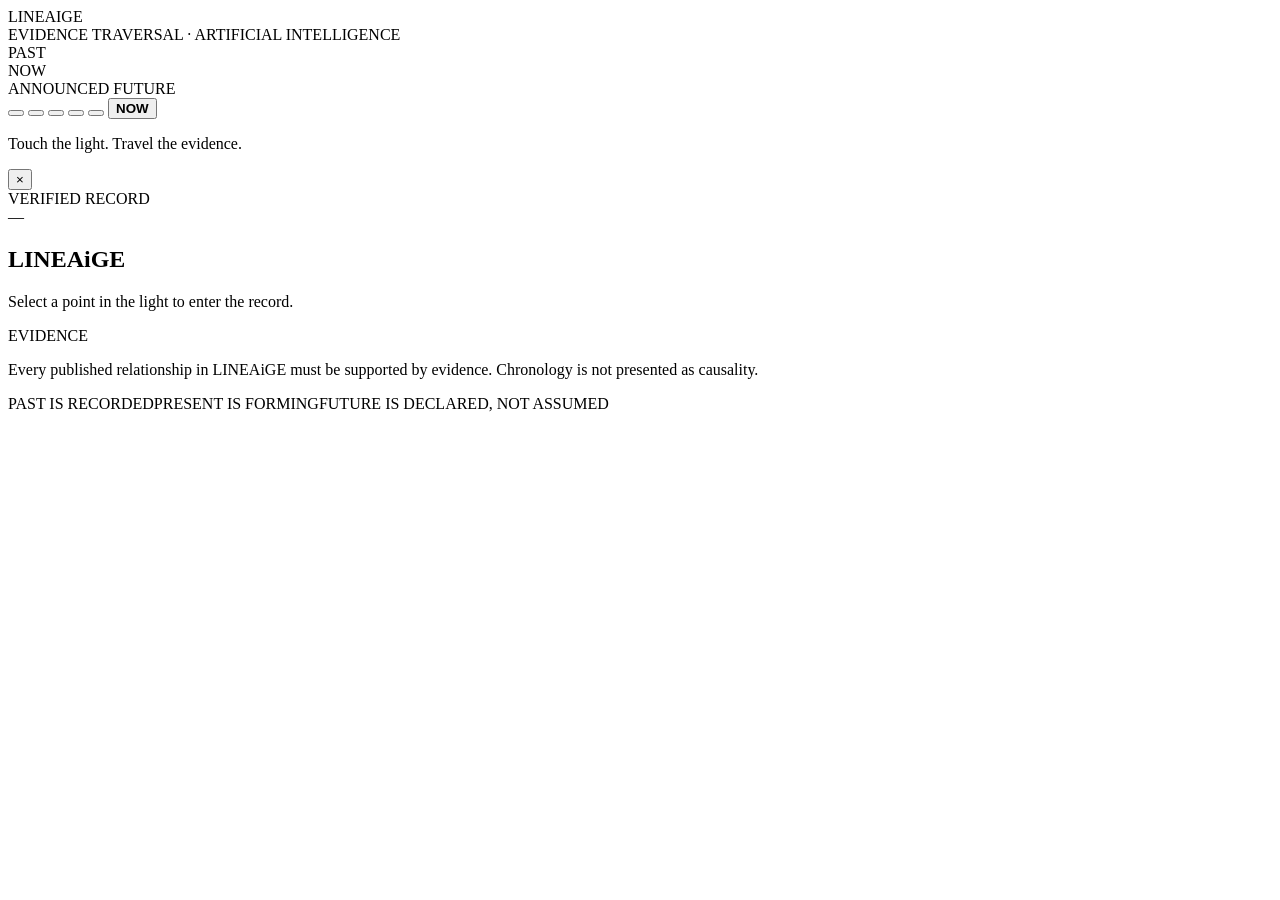
==== index.html @ 56e1fda1 "Begin LINEAiGE V1" ====
<!doctype html>
<html lang="en">
<head>
  <meta charset="utf-8">
  <meta name="viewport" content="width=device-width,initial-scale=1">
  <title>LINEAiGE — The Living Lineage of Artificial Intelligence</title>
  <meta name="description" content="A living evidence-traversal system for seeing and investigating the evolution of artificial intelligence—past, present, and announced future.">
  <link rel="stylesheet" href="lineaige.css">
</head>
<body>
  <main class="stage" aria-label="LINEAiGE">
    <header class="mast">
      <div class="wordmark">LINE<span>AI</span>GE</div>
      <div class="descriptor">EVIDENCE TRAVERSAL · ARTIFICIAL INTELLIGENCE</div>
    </header>

    <section class="lineage" aria-label="Past, present and announced future">
      <div class="era-label past-label">PAST</div>
      <div class="era-label now-label">NOW</div>
      <div class="era-label future-label">ANNOUNCED FUTURE</div>

      <div class="beam-wrap">
        <div class="beam past-beam"></div>
        <button class="event e1" data-event="foundations" aria-label="Enter Foundations"><i></i></button>
        <button class="event e2" data-event="learning" aria-label="Enter Machine Learning"><i></i></button>
        <button class="event e3" data-event="deep" aria-label="Enter Deep Learning"><i></i></button>
        <button class="event e4" data-event="transformer" aria-label="Enter Transformer Era"><i></i></button>
        <button class="event e5" data-event="generative" aria-label="Enter Generative AI"><i></i></button>
        <button class="now-core" data-event="now" aria-label="Enter the living present"><b>NOW</b></button>
        <div class="beam future-beam"></div>
        <div class="future-particles"></div>
      </div>
      <p class="instruction">Touch the light. Travel the evidence.</p>
    </section>

    <aside class="drawer" id="drawer" aria-live="polite">
      <button class="close" id="close" aria-label="Close">×</button>
      <div class="drawer-status" id="status">VERIFIED RECORD</div>
      <div class="drawer-date" id="date">—</div>
      <h1 id="title">LINEAiGE</h1>
      <p id="summary">Select a point in the light to enter the record.</p>
      <div class="relations" id="relations"></div>
      <div class="evidence"><span>EVIDENCE</span><p id="evidence">Every published relationship in LINEAiGE must be supported by evidence. Chronology is not presented as causality.</p></div>
    </aside>

    <footer><span>PAST IS RECORDED</span><span>PRESENT IS FORMING</span><span>FUTURE IS DECLARED, NOT ASSUMED</span></footer>
  </main>
  <script src="lineaige.js"></script>
</body>
</html>
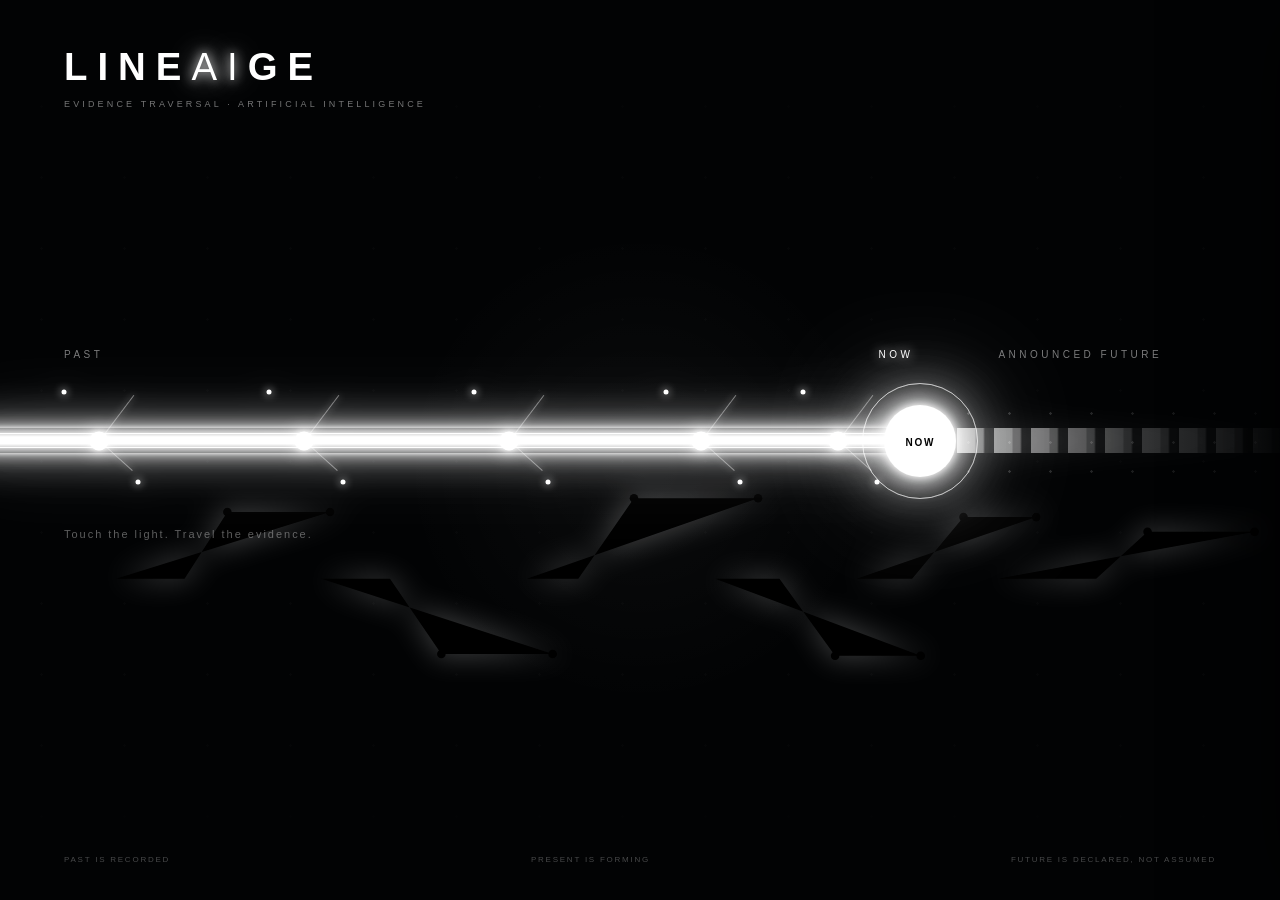
==== commit 277533f4: "Turn LINEAiGE beam into energized evidence network" ====
--- a/index.html
+++ b/index.html
@@ -19,8 +19,35 @@
       <div class="era-label now-label">NOW</div>
       <div class="era-label future-label">ANNOUNCED FUTURE</div>
 
-      <div class="beam-wrap">
-        <div class="beam past-beam"></div>
+      <div class="beam-wrap" id="beamWrap">
+        <svg class="circuit-field" id="circuitField" viewBox="0 0 1600 420" preserveAspectRatio="none" aria-hidden="true">
+          <g class="circuit dormant">
+            <path d="M180 210 L260 210 L310 132 L430 132"/>
+            <circle cx="310" cy="132" r="5"/><circle cx="430" cy="132" r="5"/>
+          </g>
+          <g class="circuit dormant">
+            <path d="M420 210 L500 210 L560 298 L690 298"/>
+            <circle cx="560" cy="298" r="5"/><circle cx="690" cy="298" r="5"/>
+          </g>
+          <g class="circuit dormant">
+            <path d="M660 210 L720 210 L785 116 L930 116"/>
+            <circle cx="785" cy="116" r="5"/><circle cx="930" cy="116" r="5"/>
+          </g>
+          <g class="circuit dormant">
+            <path d="M880 210 L955 210 L1020 300 L1120 300"/>
+            <circle cx="1020" cy="300" r="5"/><circle cx="1120" cy="300" r="5"/>
+          </g>
+          <g class="circuit dormant">
+            <path d="M1045 210 L1110 210 L1170 138 L1255 138"/>
+            <circle cx="1170" cy="138" r="5"/><circle cx="1255" cy="138" r="5"/>
+          </g>
+          <g class="circuit dormant future-circuit">
+            <path d="M1210 210 L1325 210 L1385 155 L1510 155"/>
+            <circle cx="1385" cy="155" r="5"/><circle cx="1510" cy="155" r="5"/>
+          </g>
+        </svg>
+
+        <div class="beam past-beam"><span class="current current-a"></span><span class="current current-b"></span><span class="current current-c"></span></div>
         <button class="event e1" data-event="foundations" aria-label="Enter Foundations"><i></i></button>
         <button class="event e2" data-event="learning" aria-label="Enter Machine Learning"><i></i></button>
         <button class="event e3" data-event="deep" aria-label="Enter Deep Learning"><i></i></button>
--- a/lineaige.css
+++ b/lineaige.css
@@ -0,0 +1 @@
+:root{--bg:#020304;--white:#fff;--dim:rgba(255,255,255,.48)}*{box-sizing:border-box}html,body{margin:0;min-height:100%;background:var(--bg);color:#fff;font-family:Arial,Helvetica,sans-serif}body{overflow:hidden}.stage{height:100vh;min-height:620px;position:relative;overflow:hidden;background:radial-gradient(circle at 50% 52%,rgba(255,255,255,.035),transparent 30%),#020304}.stage:before{content:"";position:absolute;inset:0;background-image:radial-gradient(circle,rgba(255,255,255,.16) 0 1px,transparent 1.5px);background-size:83px 71px;opacity:.11;mask-image:linear-gradient(to bottom,transparent,#000 25%,#000 75%,transparent)}.mast{position:absolute;left:5vw;top:5vh;z-index:4}.wordmark{font-size:clamp(24px,3vw,46px);font-weight:800;letter-spacing:.26em}.wordmark span{font-weight:300;text-shadow:0 0 12px #fff,0 0 28px rgba(255,255,255,.75)}.descriptor{font-size:9px;letter-spacing:.35em;color:rgba(255,255,255,.45);margin-top:10px}.lineage{position:absolute;inset:0;display:flex;align-items:center}.beam-wrap{position:absolute;left:-3%;right:-4%;top:49%;height:84px;transform:translateY(-50%);filter:drop-shadow(0 0 15px rgba(255,255,255,.28))}.beam{position:absolute;top:29px;height:25px}.past-beam{left:0;width:70%;background:linear-gradient(180deg,rgba(255,255,255,.48),#fff 35%,#fff 63%,rgba(255,255,255,.42));box-shadow:0 0 5px #fff,0 0 18px rgba(255,255,255,.9),0 0 45px rgba(255,255,255,.45),0 0 90px rgba(255,255,255,.18)}.past-beam:before,.past-beam:after{content:"";position:absolute;left:0;right:0;height:1px;background:#fff;box-shadow:0 0 7px #fff,0 0 16px #fff;animation:current 2.7s linear infinite}.past-beam:before{top:5px}.past-beam:after{bottom:5px;animation-delay:-1.3s}@keyframes current{0%{opacity:.15;transform:scaleX(.08);transform-origin:left}40%{opacity:1}100%{opacity:0;transform:scaleX(.35);transform-origin:right}}.future-beam{left:70%;right:0;background:linear-gradient(90deg,#fff 0,rgba(255,255,255,.6) 16%,rgba(255,255,255,.2) 50%,transparent 94%);box-shadow:0 0 20px rgba(255,255,255,.5);mask-image:repeating-linear-gradient(90deg,#000 0 18px,rgba(0,0,0,.72) 19px 26px,rgba(0,0,0,.15) 28px 37px)}.now-core{position:absolute;left:70%;top:42px;transform:translate(-50%,-50%);width:72px;height:72px;border-radius:50%;border:0;background:#fff;color:#030303;cursor:pointer;z-index:8;box-shadow:0 0 8px #fff,0 0 25px #fff,0 0 65px rgba(255,255,255,.9),0 0 130px rgba(255,255,255,.5);animation:pulse 2.2s ease-in-out infinite}.now-core:before,.now-core:after{content:"";position:absolute;inset:-22px;border:1px solid rgba(255,255,255,.45);border-radius:50%;animation:ring 2.2s ease-out infinite}.now-core:after{animation-delay:1.1s}.now-core b{font-size:10px;letter-spacing:.18em}@keyframes pulse{50%{transform:translate(-50%,-50%) scale(1.08);box-shadow:0 0 10px #fff,0 0 35px #fff,0 0 85px rgba(255,255,255,.95),0 0 150px rgba(255,255,255,.5)}}@keyframes ring{to{inset:-58px;opacity:0}}.event{position:absolute;top:42px;transform:translate(-50%,-50%);width:19px;height:19px;border:0;border-radius:50%;background:#fff;cursor:pointer;z-index:7;box-shadow:0 0 6px #fff,0 0 17px #fff}.event:before,.event:after{content:"";position:absolute;background:rgba(255,255,255,.8);box-shadow:0 0 7px #fff;transform-origin:bottom center;opacity:.6}.event:before{width:1px;height:58px;left:9px;bottom:9px;transform:rotate(37deg)}.event:after{width:1px;height:45px;left:9px;top:9px;transform-origin:top;transform:rotate(-48deg)}.event i:before,.event i:after{content:"";position:absolute;width:5px;height:5px;border-radius:50%;background:#fff;box-shadow:0 0 8px #fff}.event i:before{left:-28px;top:-42px}.event i:after{right:-32px;bottom:-34px}.event:hover{transform:translate(-50%,-50%) scale(1.7)}.e1{left:10%}.e2{left:25%}.e3{left:40%}.e4{left:54%}.e5{left:64%}.era-label{position:absolute;top:calc(49% - 92px);font-size:10px;letter-spacing:.35em;color:var(--dim);z-index:3}.past-label{left:5vw}.now-label{left:70%;transform:translateX(-50%);color:#fff;text-shadow:0 0 12px #fff}.future-label{left:78%}.instruction{position:absolute;left:5vw;top:calc(49% + 76px);font-size:11px;letter-spacing:.18em;color:rgba(255,255,255,.36)}footer{position:absolute;bottom:4vh;left:5vw;right:5vw;display:flex;justify-content:space-between;font-size:8px;letter-spacing:.22em;color:rgba(255,255,255,.28)}.drawer{position:absolute;right:0;top:0;height:100%;width:min(470px,92vw);padding:12vh 46px 50px;background:rgba(5,6,7,.88);backdrop-filter:blur(24px);border-left:1px solid rgba(255,255,255,.13);z-index:20;transform:translateX(105%);transition:transform .5s cubic-bezier(.2,.8,.2,1);box-shadow:-30px 0 80px rgba(0,0,0,.65)}.drawer.open{transform:translateX(0)}.close{position:absolute;right:25px;top:25px;background:none;border:1px solid rgba(255,255,255,.18);color:#fff;border-radius:50%;width:38px;height:38px;font-size:22px;cursor:pointer}.drawer-status,.drawer-date{font-size:9px;letter-spacing:.25em;color:rgba(255,255,255,.45);margin-bottom:14px}.drawer h1{font-size:clamp(30px,4vw,54px);line-height:1;margin:16px 0 22px}.drawer p{font-size:14px;line-height:1.7;color:rgba(255,255,255,.67)}.relations{margin:34px 0;min-height:80px;border-left:1px solid rgba(255,255,255,.25);padding-left:20px}.relations span{display:block;font-size:10px;letter-spacing:.16em;margin:12px 0;color:rgba(255,255,255,.65)}.evidence{border-top:1px solid rgba(255,255,255,.12);padding-top:22px}.evidence>span{font-size:9px;letter-spacing:.3em}.future-particles{position:absolute;left:72%;right:0;top:0;bottom:0;background-image:radial-gradient(circle,#fff 0 1px,transparent 1.5px);background-size:41px 29px;opacity:.2;mask-image:linear-gradient(90deg,#000,transparent)}@media(max-width:700px){.mast{top:4vh}.descriptor{max-width:260px;line-height:1.8}.beam-wrap{left:-12%;right:-20%}.past-beam{width:66%}.now-core{left:66%;width:58px;height:58px}.future-beam{left:66%}.e1{left:12%}.e2{left:27%}.e3{left:41%}.e4{left:53%}.e5{left:61%}.now-label{left:66%}.future-label{left:75%;font-size:8px}.instruction{top:calc(49% + 65px)}footer{gap:10px;line-height:1.5}.drawer{padding:11vh 30px 40px}}
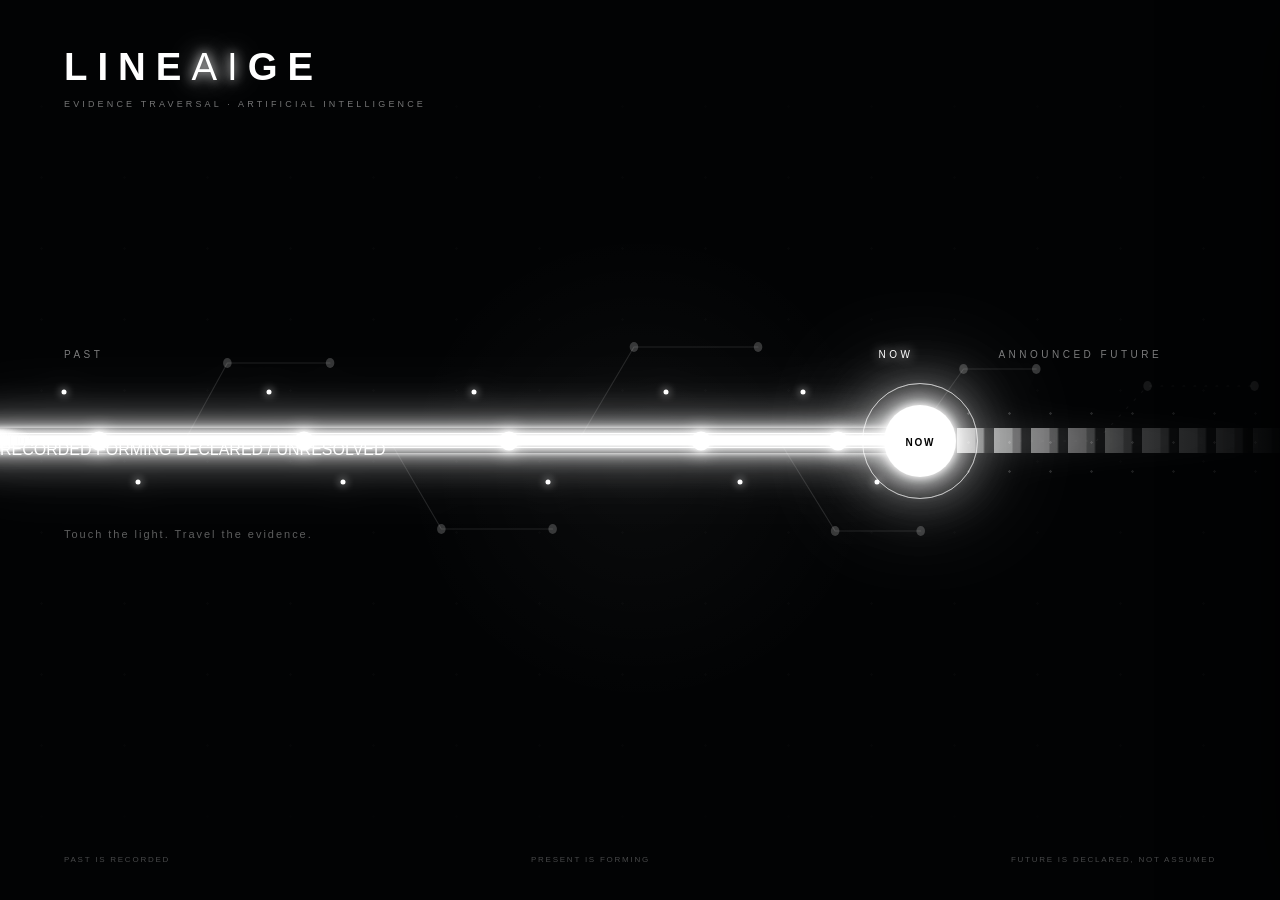
==== commit 30795f54: "Expand LINEAiGE traversal interface" ====
--- a/index.html
+++ b/index.html
@@ -21,30 +21,12 @@
 
       <div class="beam-wrap" id="beamWrap">
         <svg class="circuit-field" id="circuitField" viewBox="0 0 1600 420" preserveAspectRatio="none" aria-hidden="true">
-          <g class="circuit dormant">
-            <path d="M180 210 L260 210 L310 132 L430 132"/>
-            <circle cx="310" cy="132" r="5"/><circle cx="430" cy="132" r="5"/>
-          </g>
-          <g class="circuit dormant">
-            <path d="M420 210 L500 210 L560 298 L690 298"/>
-            <circle cx="560" cy="298" r="5"/><circle cx="690" cy="298" r="5"/>
-          </g>
-          <g class="circuit dormant">
-            <path d="M660 210 L720 210 L785 116 L930 116"/>
-            <circle cx="785" cy="116" r="5"/><circle cx="930" cy="116" r="5"/>
-          </g>
-          <g class="circuit dormant">
-            <path d="M880 210 L955 210 L1020 300 L1120 300"/>
-            <circle cx="1020" cy="300" r="5"/><circle cx="1120" cy="300" r="5"/>
-          </g>
-          <g class="circuit dormant">
-            <path d="M1045 210 L1110 210 L1170 138 L1255 138"/>
-            <circle cx="1170" cy="138" r="5"/><circle cx="1255" cy="138" r="5"/>
-          </g>
-          <g class="circuit dormant future-circuit">
-            <path d="M1210 210 L1325 210 L1385 155 L1510 155"/>
-            <circle cx="1385" cy="155" r="5"/><circle cx="1510" cy="155" r="5"/>
-          </g>
+          <g class="circuit dormant" data-circuit="foundations"><path d="M180 210 L260 210 L310 132 L430 132"/><circle cx="310" cy="132" r="5"/><circle cx="430" cy="132" r="5"/></g>
+          <g class="circuit dormant" data-circuit="learning"><path d="M420 210 L500 210 L560 298 L690 298"/><circle cx="560" cy="298" r="5"/><circle cx="690" cy="298" r="5"/></g>
+          <g class="circuit dormant" data-circuit="deep"><path d="M660 210 L720 210 L785 116 L930 116"/><circle cx="785" cy="116" r="5"/><circle cx="930" cy="116" r="5"/></g>
+          <g class="circuit dormant" data-circuit="transformer"><path d="M880 210 L955 210 L1020 300 L1120 300"/><circle cx="1020" cy="300" r="5"/><circle cx="1120" cy="300" r="5"/></g>
+          <g class="circuit dormant" data-circuit="generative"><path d="M1045 210 L1110 210 L1170 138 L1255 138"/><circle cx="1170" cy="138" r="5"/><circle cx="1255" cy="138" r="5"/></g>
+          <g class="circuit dormant future-circuit" data-circuit="now"><path d="M1210 210 L1325 210 L1385 155 L1510 155"/><circle cx="1385" cy="155" r="5"/><circle cx="1510" cy="155" r="5"/></g>
         </svg>
 
         <div class="beam past-beam"><span class="current current-a"></span><span class="current current-b"></span><span class="current current-c"></span></div>
@@ -55,12 +37,19 @@
         <button class="event e5" data-event="generative" aria-label="Enter Generative AI"><i></i></button>
         <button class="now-core" data-event="now" aria-label="Enter the living present"><b>NOW</b></button>
         <div class="beam future-beam"></div>
+        <span class="future-marker f1" aria-hidden="true"></span><span class="future-marker f2" aria-hidden="true"></span><span class="future-marker f3" aria-hidden="true"></span>
         <div class="future-particles"></div>
+      </div>
+
+      <div class="time-key" aria-label="Time state legend">
+        <span><i class="solid"></i>RECORDED</span>
+        <span><i class="live"></i>FORMING</span>
+        <span><i class="projected"></i>DECLARED / UNRESOLVED</span>
       </div>
       <p class="instruction">Touch the light. Travel the evidence.</p>
     </section>
 
-    <aside class="drawer" id="drawer" aria-live="polite">
+    <aside class="drawer" id="drawer" aria-live="polite" aria-hidden="true">
       <button class="close" id="close" aria-label="Close">×</button>
       <div class="drawer-status" id="status">VERIFIED RECORD</div>
       <div class="drawer-date" id="date">—</div>
@@ -68,6 +57,7 @@
       <p id="summary">Select a point in the light to enter the record.</p>
       <div class="relations" id="relations"></div>
       <div class="evidence"><span>EVIDENCE</span><p id="evidence">Every published relationship in LINEAiGE must be supported by evidence. Chronology is not presented as causality.</p></div>
+      <div class="record-note">This first build contains curated entry points only. Historical claims and direct source links are added to the canonical record only after verification.</div>
     </aside>
 
     <footer><span>PAST IS RECORDED</span><span>PRESENT IS FORMING</span><span>FUTURE IS DECLARED, NOT ASSUMED</span></footer>
--- a/lineaige.css
+++ b/lineaige.css
@@ -1 +1 @@
-:root{--bg:#020304;--white:#fff;--dim:rgba(255,255,255,.48)}*{box-sizing:border-box}html,body{margin:0;min-height:100%;background:var(--bg);color:#fff;font-family:Arial,Helvetica,sans-serif}body{overflow:hidden}.stage{height:100vh;min-height:620px;position:relative;overflow:hidden;background:radial-gradient(circle at 50% 52%,rgba(255,255,255,.035),transparent 30%),#020304}.stage:before{content:"";position:absolute;inset:0;background-image:radial-gradient(circle,rgba(255,255,255,.16) 0 1px,transparent 1.5px);background-size:83px 71px;opacity:.11;mask-image:linear-gradient(to bottom,transparent,#000 25%,#000 75%,transparent)}.mast{position:absolute;left:5vw;top:5vh;z-index:4}.wordmark{font-size:clamp(24px,3vw,46px);font-weight:800;letter-spacing:.26em}.wordmark span{font-weight:300;text-shadow:0 0 12px #fff,0 0 28px rgba(255,255,255,.75)}.descriptor{font-size:9px;letter-spacing:.35em;color:rgba(255,255,255,.45);margin-top:10px}.lineage{position:absolute;inset:0;display:flex;align-items:center}.beam-wrap{position:absolute;left:-3%;right:-4%;top:49%;height:84px;transform:translateY(-50%);filter:drop-shadow(0 0 15px rgba(255,255,255,.28))}.beam{position:absolute;top:29px;height:25px}.past-beam{left:0;width:70%;background:linear-gradient(180deg,rgba(255,255,255,.48),#fff 35%,#fff 63%,rgba(255,255,255,.42));box-shadow:0 0 5px #fff,0 0 18px rgba(255,255,255,.9),0 0 45px rgba(255,255,255,.45),0 0 90px rgba(255,255,255,.18)}.past-beam:before,.past-beam:after{content:"";position:absolute;left:0;right:0;height:1px;background:#fff;box-shadow:0 0 7px #fff,0 0 16px #fff;animation:current 2.7s linear infinite}.past-beam:before{top:5px}.past-beam:after{bottom:5px;animation-delay:-1.3s}@keyframes current{0%{opacity:.15;transform:scaleX(.08);transform-origin:left}40%{opacity:1}100%{opacity:0;transform:scaleX(.35);transform-origin:right}}.future-beam{left:70%;right:0;background:linear-gradient(90deg,#fff 0,rgba(255,255,255,.6) 16%,rgba(255,255,255,.2) 50%,transparent 94%);box-shadow:0 0 20px rgba(255,255,255,.5);mask-image:repeating-linear-gradient(90deg,#000 0 18px,rgba(0,0,0,.72) 19px 26px,rgba(0,0,0,.15) 28px 37px)}.now-core{position:absolute;left:70%;top:42px;transform:translate(-50%,-50%);width:72px;height:72px;border-radius:50%;border:0;background:#fff;color:#030303;cursor:pointer;z-index:8;box-shadow:0 0 8px #fff,0 0 25px #fff,0 0 65px rgba(255,255,255,.9),0 0 130px rgba(255,255,255,.5);animation:pulse 2.2s ease-in-out infinite}.now-core:before,.now-core:after{content:"";position:absolute;inset:-22px;border:1px solid rgba(255,255,255,.45);border-radius:50%;animation:ring 2.2s ease-out infinite}.now-core:after{animation-delay:1.1s}.now-core b{font-size:10px;letter-spacing:.18em}@keyframes pulse{50%{transform:translate(-50%,-50%) scale(1.08);box-shadow:0 0 10px #fff,0 0 35px #fff,0 0 85px rgba(255,255,255,.95),0 0 150px rgba(255,255,255,.5)}}@keyframes ring{to{inset:-58px;opacity:0}}.event{position:absolute;top:42px;transform:translate(-50%,-50%);width:19px;height:19px;border:0;border-radius:50%;background:#fff;cursor:pointer;z-index:7;box-shadow:0 0 6px #fff,0 0 17px #fff}.event:before,.event:after{content:"";position:absolute;background:rgba(255,255,255,.8);box-shadow:0 0 7px #fff;transform-origin:bottom center;opacity:.6}.event:before{width:1px;height:58px;left:9px;bottom:9px;transform:rotate(37deg)}.event:after{width:1px;height:45px;left:9px;top:9px;transform-origin:top;transform:rotate(-48deg)}.event i:before,.event i:after{content:"";position:absolute;width:5px;height:5px;border-radius:50%;background:#fff;box-shadow:0 0 8px #fff}.event i:before{left:-28px;top:-42px}.event i:after{right:-32px;bottom:-34px}.event:hover{transform:translate(-50%,-50%) scale(1.7)}.e1{left:10%}.e2{left:25%}.e3{left:40%}.e4{left:54%}.e5{left:64%}.era-label{position:absolute;top:calc(49% - 92px);font-size:10px;letter-spacing:.35em;color:var(--dim);z-index:3}.past-label{left:5vw}.now-label{left:70%;transform:translateX(-50%);color:#fff;text-shadow:0 0 12px #fff}.future-label{left:78%}.instruction{position:absolute;left:5vw;top:calc(49% + 76px);font-size:11px;letter-spacing:.18em;color:rgba(255,255,255,.36)}footer{position:absolute;bottom:4vh;left:5vw;right:5vw;display:flex;justify-content:space-between;font-size:8px;letter-spacing:.22em;color:rgba(255,255,255,.28)}.drawer{position:absolute;right:0;top:0;height:100%;width:min(470px,92vw);padding:12vh 46px 50px;background:rgba(5,6,7,.88);backdrop-filter:blur(24px);border-left:1px solid rgba(255,255,255,.13);z-index:20;transform:translateX(105%);transition:transform .5s cubic-bezier(.2,.8,.2,1);box-shadow:-30px 0 80px rgba(0,0,0,.65)}.drawer.open{transform:translateX(0)}.close{position:absolute;right:25px;top:25px;background:none;border:1px solid rgba(255,255,255,.18);color:#fff;border-radius:50%;width:38px;height:38px;font-size:22px;cursor:pointer}.drawer-status,.drawer-date{font-size:9px;letter-spacing:.25em;color:rgba(255,255,255,.45);margin-bottom:14px}.drawer h1{font-size:clamp(30px,4vw,54px);line-height:1;margin:16px 0 22px}.drawer p{font-size:14px;line-height:1.7;color:rgba(255,255,255,.67)}.relations{margin:34px 0;min-height:80px;border-left:1px solid rgba(255,255,255,.25);padding-left:20px}.relations span{display:block;font-size:10px;letter-spacing:.16em;margin:12px 0;color:rgba(255,255,255,.65)}.evidence{border-top:1px solid rgba(255,255,255,.12);padding-top:22px}.evidence>span{font-size:9px;letter-spacing:.3em}.future-particles{position:absolute;left:72%;right:0;top:0;bottom:0;background-image:radial-gradient(circle,#fff 0 1px,transparent 1.5px);background-size:41px 29px;opacity:.2;mask-image:linear-gradient(90deg,#000,transparent)}@media(max-width:700px){.mast{top:4vh}.descriptor{max-width:260px;line-height:1.8}.beam-wrap{left:-12%;right:-20%}.past-beam{width:66%}.now-core{left:66%;width:58px;height:58px}.future-beam{left:66%}.e1{left:12%}.e2{left:27%}.e3{left:41%}.e4{left:53%}.e5{left:61%}.now-label{left:66%}.future-label{left:75%;font-size:8px}.instruction{top:calc(49% + 65px)}footer{gap:10px;line-height:1.5}.drawer{padding:11vh 30px 40px}}
+:root{--bg:#020304;--white:#fff;--dim:rgba(255,255,255,.48)}*{box-sizing:border-box}html,body{margin:0;min-height:100%;background:var(--bg);color:#fff;font-family:Arial,Helvetica,sans-serif}body{overflow:hidden}.stage{height:100vh;min-height:620px;position:relative;overflow:hidden;background:radial-gradient(circle at 50% 52%,rgba(255,255,255,.035),transparent 30%),#020304}.stage:before{content:"";position:absolute;inset:0;background-image:radial-gradient(circle,rgba(255,255,255,.16) 0 1px,transparent 1.5px);background-size:83px 71px;opacity:.11;mask-image:linear-gradient(to bottom,transparent,#000 25%,#000 75%,transparent)}.mast{position:absolute;left:5vw;top:5vh;z-index:4}.wordmark{font-size:clamp(24px,3vw,46px);font-weight:800;letter-spacing:.26em}.wordmark span{font-weight:300;text-shadow:0 0 12px #fff,0 0 28px rgba(255,255,255,.75)}.descriptor{font-size:9px;letter-spacing:.35em;color:rgba(255,255,255,.45);margin-top:10px}.lineage{position:absolute;inset:0;display:flex;align-items:center}.beam-wrap{position:absolute;left:-3%;right:-4%;top:49%;height:84px;transform:translateY(-50%);filter:drop-shadow(0 0 15px rgba(255,255,255,.28));z-index:2}.beam{position:absolute;top:29px;height:25px;z-index:4}.past-beam{left:0;width:70%;overflow:hidden;background:linear-gradient(180deg,rgba(255,255,255,.5),#fff 32%,#fff 66%,rgba(255,255,255,.44));box-shadow:0 0 5px #fff,0 0 18px rgba(255,255,255,.9),0 0 45px rgba(255,255,255,.45),0 0 90px rgba(255,255,255,.18)}.past-beam:before,.past-beam:after{content:"";position:absolute;left:0;right:0;height:1px;background:#fff;box-shadow:0 0 7px #fff,0 0 16px #fff;animation:currentSweep 2.7s linear infinite}.past-beam:before{top:5px}.past-beam:after{bottom:5px;animation-delay:-1.3s}.current{position:absolute;top:2px;width:70px;height:21px;border-radius:50%;background:linear-gradient(90deg,transparent,#fff,transparent);filter:blur(2px);opacity:.8;animation:particle 5.2s linear infinite}.current-b{animation-delay:-1.8s}.current-c{animation-delay:-3.7s}@keyframes currentSweep{0%{opacity:.15;transform:scaleX(.08);transform-origin:left}40%{opacity:1}100%{opacity:0;transform:scaleX(.35);transform-origin:right}}@keyframes particle{from{left:-12%}to{left:110%}}.future-beam{left:70%;right:0;background:linear-gradient(90deg,#fff 0,rgba(255,255,255,.62) 16%,rgba(255,255,255,.2) 50%,transparent 94%);box-shadow:0 0 20px rgba(255,255,255,.5);mask-image:repeating-linear-gradient(90deg,#000 0 18px,rgba(0,0,0,.72) 19px 26px,rgba(0,0,0,.15) 28px 37px)}.now-core{position:absolute;left:70%;top:42px;transform:translate(-50%,-50%);width:72px;height:72px;border-radius:50%;border:0;background:#fff;color:#030303;cursor:pointer;z-index:8;box-shadow:0 0 8px #fff,0 0 25px #fff,0 0 65px rgba(255,255,255,.9),0 0 130px rgba(255,255,255,.5);animation:pulse 2.2s ease-in-out infinite}.now-core:before,.now-core:after{content:"";position:absolute;inset:-22px;border:1px solid rgba(255,255,255,.45);border-radius:50%;animation:ring 2.2s ease-out infinite}.now-core:after{animation-delay:1.1s}.now-core b{font-size:10px;letter-spacing:.18em}@keyframes pulse{50%{transform:translate(-50%,-50%) scale(1.08);box-shadow:0 0 10px #fff,0 0 35px #fff,0 0 85px rgba(255,255,255,.95),0 0 150px rgba(255,255,255,.5)}}@keyframes ring{to{inset:-58px;opacity:0}}.event{position:absolute;top:42px;transform:translate(-50%,-50%);width:19px;height:19px;border:0;border-radius:50%;background:#fff;cursor:pointer;z-index:7;box-shadow:0 0 6px #fff,0 0 17px #fff;transition:transform .2s,box-shadow .2s}.event:focus-visible,.now-core:focus-visible{outline:1px solid #fff;outline-offset:10px}.event:hover,.event:focus-visible{transform:translate(-50%,-50%) scale(1.65);box-shadow:0 0 8px #fff,0 0 25px #fff,0 0 55px rgba(255,255,255,.5)}.event i:before,.event i:after{content:"";position:absolute;width:5px;height:5px;border-radius:50%;background:#fff;box-shadow:0 0 8px #fff}.event i:before{left:-28px;top:-42px}.event i:after{right:-32px;bottom:-34px}.e1{left:10%}.e2{left:25%}.e3{left:40%}.e4{left:54%}.e5{left:64%}.era-label{position:absolute;top:calc(49% - 92px);font-size:10px;letter-spacing:.35em;color:var(--dim);z-index:3}.past-label{left:5vw}.now-label{left:70%;transform:translateX(-50%);color:#fff;text-shadow:0 0 12px #fff}.future-label{left:78%}.instruction{position:absolute;left:5vw;top:calc(49% + 76px);font-size:11px;letter-spacing:.18em;color:rgba(255,255,255,.36)}footer{position:absolute;bottom:4vh;left:5vw;right:5vw;display:flex;justify-content:space-between;font-size:8px;letter-spacing:.22em;color:rgba(255,255,255,.28)}.circuit-field{position:absolute;left:0;top:50%;width:100%;height:420px;transform:translateY(-50%);overflow:visible;z-index:1;pointer-events:none}.circuit path{fill:none;stroke:rgba(255,255,255,.12);stroke-width:1.15;vector-effect:non-scaling-stroke;stroke-linecap:round;stroke-linejoin:round;transition:stroke .25s,filter .25s,opacity .25s}.circuit circle{fill:rgba(255,255,255,.2);transition:fill .25s,filter .25s}.circuit.wake path{stroke:rgba(255,255,255,.38);filter:drop-shadow(0 0 4px rgba(255,255,255,.8))}.circuit.wake circle{fill:rgba(255,255,255,.55)}.circuit.active path{stroke:#fff;stroke-width:1.55;stroke-dasharray:7 12;animation:charge .42s linear infinite;filter:drop-shadow(0 0 5px #fff) drop-shadow(0 0 13px rgba(255,255,255,.8))}.circuit.active circle{fill:#fff;filter:drop-shadow(0 0 5px #fff) drop-shadow(0 0 13px #fff);animation:nodeFlash .7s ease-in-out infinite alternate}.future-circuit{opacity:.42}.future-circuit path{stroke-dasharray:2 9}@keyframes charge{to{stroke-dashoffset:-19}}@keyframes nodeFlash{to{transform:scale(1.45);transform-box:fill-box;transform-origin:center}}body.energized .past-beam{box-shadow:0 0 8px #fff,0 0 26px rgba(255,255,255,.96),0 0 64px rgba(255,255,255,.55),0 0 115px rgba(255,255,255,.2)}.drawer{position:absolute;right:0;top:0;height:100%;width:min(470px,92vw);padding:12vh 46px 50px;background:rgba(5,6,7,.88);backdrop-filter:blur(24px);border-left:1px solid rgba(255,255,255,.13);z-index:20;transform:translateX(105%);transition:transform .5s cubic-bezier(.2,.8,.2,1);box-shadow:-30px 0 80px rgba(0,0,0,.65)}.drawer.open{transform:translateX(0)}.close{position:absolute;right:25px;top:25px;background:none;border:1px solid rgba(255,255,255,.18);color:#fff;border-radius:50%;width:38px;height:38px;font-size:22px;cursor:pointer}.drawer-status,.drawer-date{font-size:9px;letter-spacing:.25em;color:rgba(255,255,255,.45);margin-bottom:14px}.drawer h1{font-size:clamp(30px,4vw,54px);line-height:1;margin:16px 0 22px}.drawer p{font-size:14px;line-height:1.7;color:rgba(255,255,255,.67)}.relations{margin:34px 0;min-height:80px;border-left:1px solid rgba(255,255,255,.25);padding-left:20px}.relation{display:flex;gap:10px;align-items:center;width:100%;padding:10px 0;border:0;background:none;color:rgba(255,255,255,.66);font-size:10px;letter-spacing:.12em;text-align:left;opacity:0;transform:translateX(8px);animation:relationIn .35s forwards;animation-delay:var(--delay)}.relation span{width:5px;height:5px;border-radius:50%;background:#fff;box-shadow:0 0 7px #fff;flex:0 0 auto}@keyframes relationIn{to{opacity:1;transform:none}}.evidence{border-top:1px solid rgba(255,255,255,.12);padding-top:22px}.evidence>span{font-size:9px;letter-spacing:.3em}.future-particles{position:absolute;left:72%;right:0;top:0;bottom:0;background-image:radial-gradient(circle,#fff 0 1px,transparent 1.5px);background-size:41px 29px;opacity:.2;mask-image:linear-gradient(90deg,#000,transparent);z-index:3}@media(prefers-reduced-motion:reduce){*,*:before,*:after{animation-duration:.001ms!important;animation-iteration-count:1!important;scroll-behavior:auto!important}}@media(max-width:700px){.mast{top:4vh}.descriptor{max-width:260px;line-height:1.8}.beam-wrap{left:-12%;right:-20%}.past-beam{width:66%}.now-core{left:66%;width:58px;height:58px}.future-beam{left:66%}.e1{left:12%}.e2{left:27%}.e3{left:41%}.e4{left:53%}.e5{left:61%}.now-label{left:66%}.future-label{left:75%;font-size:8px}.instruction{top:calc(49% + 65px)}footer{gap:10px;line-height:1.5}.drawer{padding:11vh 30px 40px}.circuit-field{height:330px}}
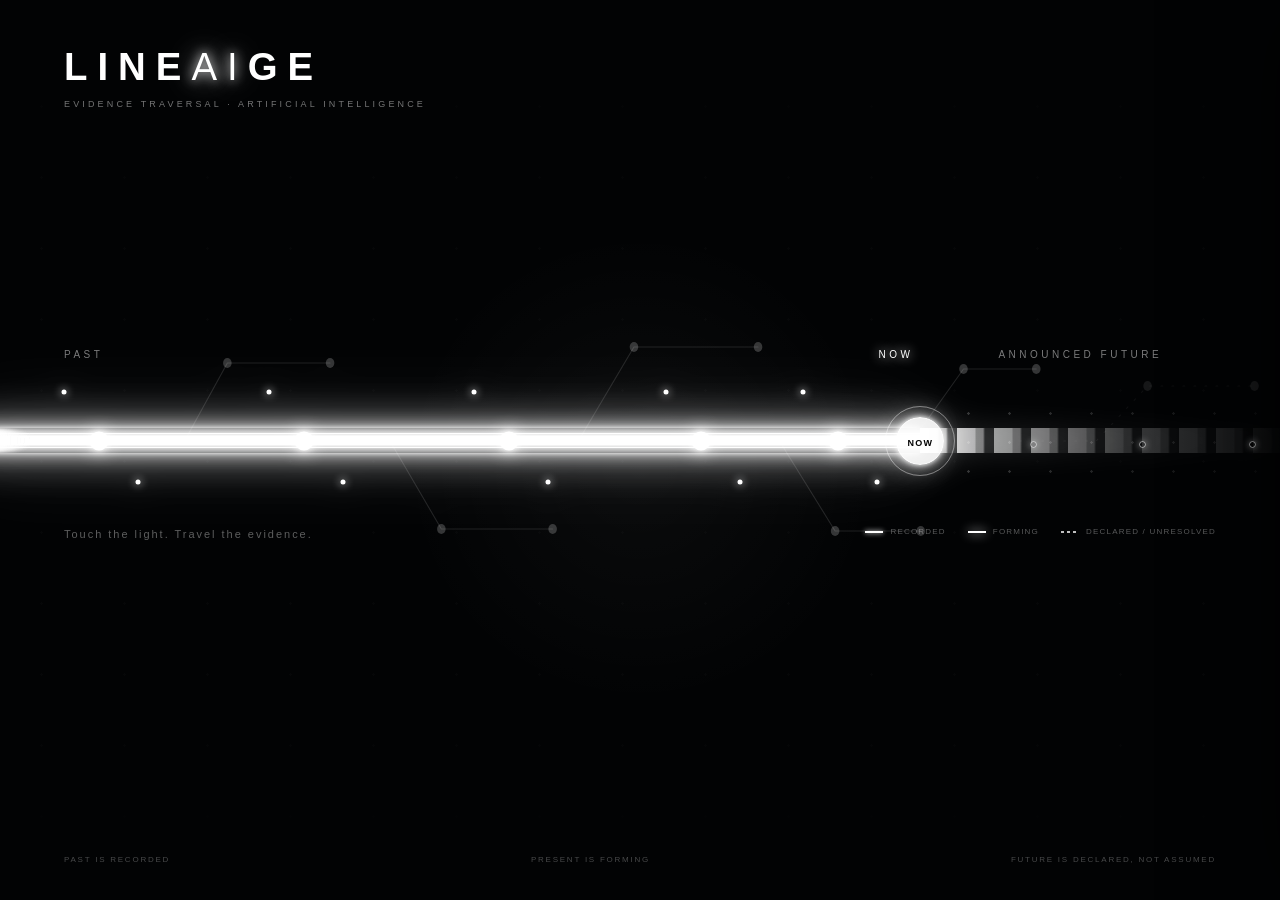
==== commit 1cac4f57: "Load YouTube source-world embeds" ====
--- a/index.html
+++ b/index.html
@@ -63,5 +63,6 @@
     <footer><span>PAST IS RECORDED</span><span>PRESENT IS FORMING</span><span>FUTURE IS DECLARED, NOT ASSUMED</span></footer>
   </main>
   <script src="lineaige.js"></script>
+  <script src="media.js"></script>
 </body>
 </html>
--- a/lineaige.css
+++ b/lineaige.css
@@ -1 +1 @@
-:root{--bg:#020304;--white:#fff;--dim:rgba(255,255,255,.48)}*{box-sizing:border-box}html,body{margin:0;min-height:100%;background:var(--bg);color:#fff;font-family:Arial,Helvetica,sans-serif}body{overflow:hidden}.stage{height:100vh;min-height:620px;position:relative;overflow:hidden;background:radial-gradient(circle at 50% 52%,rgba(255,255,255,.035),transparent 30%),#020304}.stage:before{content:"";position:absolute;inset:0;background-image:radial-gradient(circle,rgba(255,255,255,.16) 0 1px,transparent 1.5px);background-size:83px 71px;opacity:.11;mask-image:linear-gradient(to bottom,transparent,#000 25%,#000 75%,transparent)}.mast{position:absolute;left:5vw;top:5vh;z-index:4}.wordmark{font-size:clamp(24px,3vw,46px);font-weight:800;letter-spacing:.26em}.wordmark span{font-weight:300;text-shadow:0 0 12px #fff,0 0 28px rgba(255,255,255,.75)}.descriptor{font-size:9px;letter-spacing:.35em;color:rgba(255,255,255,.45);margin-top:10px}.lineage{position:absolute;inset:0;display:flex;align-items:center}.beam-wrap{position:absolute;left:-3%;right:-4%;top:49%;height:84px;transform:translateY(-50%);filter:drop-shadow(0 0 15px rgba(255,255,255,.28));z-index:2}.beam{position:absolute;top:29px;height:25px;z-index:4}.past-beam{left:0;width:70%;overflow:hidden;background:linear-gradient(180deg,rgba(255,255,255,.5),#fff 32%,#fff 66%,rgba(255,255,255,.44));box-shadow:0 0 5px #fff,0 0 18px rgba(255,255,255,.9),0 0 45px rgba(255,255,255,.45),0 0 90px rgba(255,255,255,.18)}.past-beam:before,.past-beam:after{content:"";position:absolute;left:0;right:0;height:1px;background:#fff;box-shadow:0 0 7px #fff,0 0 16px #fff;animation:currentSweep 2.7s linear infinite}.past-beam:before{top:5px}.past-beam:after{bottom:5px;animation-delay:-1.3s}.current{position:absolute;top:2px;width:70px;height:21px;border-radius:50%;background:linear-gradient(90deg,transparent,#fff,transparent);filter:blur(2px);opacity:.8;animation:particle 5.2s linear infinite}.current-b{animation-delay:-1.8s}.current-c{animation-delay:-3.7s}@keyframes currentSweep{0%{opacity:.15;transform:scaleX(.08);transform-origin:left}40%{opacity:1}100%{opacity:0;transform:scaleX(.35);transform-origin:right}}@keyframes particle{from{left:-12%}to{left:110%}}.future-beam{left:70%;right:0;background:linear-gradient(90deg,#fff 0,rgba(255,255,255,.62) 16%,rgba(255,255,255,.2) 50%,transparent 94%);box-shadow:0 0 20px rgba(255,255,255,.5);mask-image:repeating-linear-gradient(90deg,#000 0 18px,rgba(0,0,0,.72) 19px 26px,rgba(0,0,0,.15) 28px 37px)}.now-core{position:absolute;left:70%;top:42px;transform:translate(-50%,-50%);width:72px;height:72px;border-radius:50%;border:0;background:#fff;color:#030303;cursor:pointer;z-index:8;box-shadow:0 0 8px #fff,0 0 25px #fff,0 0 65px rgba(255,255,255,.9),0 0 130px rgba(255,255,255,.5);animation:pulse 2.2s ease-in-out infinite}.now-core:before,.now-core:after{content:"";position:absolute;inset:-22px;border:1px solid rgba(255,255,255,.45);border-radius:50%;animation:ring 2.2s ease-out infinite}.now-core:after{animation-delay:1.1s}.now-core b{font-size:10px;letter-spacing:.18em}@keyframes pulse{50%{transform:translate(-50%,-50%) scale(1.08);box-shadow:0 0 10px #fff,0 0 35px #fff,0 0 85px rgba(255,255,255,.95),0 0 150px rgba(255,255,255,.5)}}@keyframes ring{to{inset:-58px;opacity:0}}.event{position:absolute;top:42px;transform:translate(-50%,-50%);width:19px;height:19px;border:0;border-radius:50%;background:#fff;cursor:pointer;z-index:7;box-shadow:0 0 6px #fff,0 0 17px #fff;transition:transform .2s,box-shadow .2s}.event:focus-visible,.now-core:focus-visible{outline:1px solid #fff;outline-offset:10px}.event:hover,.event:focus-visible{transform:translate(-50%,-50%) scale(1.65);box-shadow:0 0 8px #fff,0 0 25px #fff,0 0 55px rgba(255,255,255,.5)}.event i:before,.event i:after{content:"";position:absolute;width:5px;height:5px;border-radius:50%;background:#fff;box-shadow:0 0 8px #fff}.event i:before{left:-28px;top:-42px}.event i:after{right:-32px;bottom:-34px}.e1{left:10%}.e2{left:25%}.e3{left:40%}.e4{left:54%}.e5{left:64%}.era-label{position:absolute;top:calc(49% - 92px);font-size:10px;letter-spacing:.35em;color:var(--dim);z-index:3}.past-label{left:5vw}.now-label{left:70%;transform:translateX(-50%);color:#fff;text-shadow:0 0 12px #fff}.future-label{left:78%}.instruction{position:absolute;left:5vw;top:calc(49% + 76px);font-size:11px;letter-spacing:.18em;color:rgba(255,255,255,.36)}footer{position:absolute;bottom:4vh;left:5vw;right:5vw;display:flex;justify-content:space-between;font-size:8px;letter-spacing:.22em;color:rgba(255,255,255,.28)}.circuit-field{position:absolute;left:0;top:50%;width:100%;height:420px;transform:translateY(-50%);overflow:visible;z-index:1;pointer-events:none}.circuit path{fill:none;stroke:rgba(255,255,255,.12);stroke-width:1.15;vector-effect:non-scaling-stroke;stroke-linecap:round;stroke-linejoin:round;transition:stroke .25s,filter .25s,opacity .25s}.circuit circle{fill:rgba(255,255,255,.2);transition:fill .25s,filter .25s}.circuit.wake path{stroke:rgba(255,255,255,.38);filter:drop-shadow(0 0 4px rgba(255,255,255,.8))}.circuit.wake circle{fill:rgba(255,255,255,.55)}.circuit.active path{stroke:#fff;stroke-width:1.55;stroke-dasharray:7 12;animation:charge .42s linear infinite;filter:drop-shadow(0 0 5px #fff) drop-shadow(0 0 13px rgba(255,255,255,.8))}.circuit.active circle{fill:#fff;filter:drop-shadow(0 0 5px #fff) drop-shadow(0 0 13px #fff);animation:nodeFlash .7s ease-in-out infinite alternate}.future-circuit{opacity:.42}.future-circuit path{stroke-dasharray:2 9}@keyframes charge{to{stroke-dashoffset:-19}}@keyframes nodeFlash{to{transform:scale(1.45);transform-box:fill-box;transform-origin:center}}body.energized .past-beam{box-shadow:0 0 8px #fff,0 0 26px rgba(255,255,255,.96),0 0 64px rgba(255,255,255,.55),0 0 115px rgba(255,255,255,.2)}.drawer{position:absolute;right:0;top:0;height:100%;width:min(470px,92vw);padding:12vh 46px 50px;background:rgba(5,6,7,.88);backdrop-filter:blur(24px);border-left:1px solid rgba(255,255,255,.13);z-index:20;transform:translateX(105%);transition:transform .5s cubic-bezier(.2,.8,.2,1);box-shadow:-30px 0 80px rgba(0,0,0,.65)}.drawer.open{transform:translateX(0)}.close{position:absolute;right:25px;top:25px;background:none;border:1px solid rgba(255,255,255,.18);color:#fff;border-radius:50%;width:38px;height:38px;font-size:22px;cursor:pointer}.drawer-status,.drawer-date{font-size:9px;letter-spacing:.25em;color:rgba(255,255,255,.45);margin-bottom:14px}.drawer h1{font-size:clamp(30px,4vw,54px);line-height:1;margin:16px 0 22px}.drawer p{font-size:14px;line-height:1.7;color:rgba(255,255,255,.67)}.relations{margin:34px 0;min-height:80px;border-left:1px solid rgba(255,255,255,.25);padding-left:20px}.relation{display:flex;gap:10px;align-items:center;width:100%;padding:10px 0;border:0;background:none;color:rgba(255,255,255,.66);font-size:10px;letter-spacing:.12em;text-align:left;opacity:0;transform:translateX(8px);animation:relationIn .35s forwards;animation-delay:var(--delay)}.relation span{width:5px;height:5px;border-radius:50%;background:#fff;box-shadow:0 0 7px #fff;flex:0 0 auto}@keyframes relationIn{to{opacity:1;transform:none}}.evidence{border-top:1px solid rgba(255,255,255,.12);padding-top:22px}.evidence>span{font-size:9px;letter-spacing:.3em}.future-particles{position:absolute;left:72%;right:0;top:0;bottom:0;background-image:radial-gradient(circle,#fff 0 1px,transparent 1.5px);background-size:41px 29px;opacity:.2;mask-image:linear-gradient(90deg,#000,transparent);z-index:3}@media(prefers-reduced-motion:reduce){*,*:before,*:after{animation-duration:.001ms!important;animation-iteration-count:1!important;scroll-behavior:auto!important}}@media(max-width:700px){.mast{top:4vh}.descriptor{max-width:260px;line-height:1.8}.beam-wrap{left:-12%;right:-20%}.past-beam{width:66%}.now-core{left:66%;width:58px;height:58px}.future-beam{left:66%}.e1{left:12%}.e2{left:27%}.e3{left:41%}.e4{left:53%}.e5{left:61%}.now-label{left:66%}.future-label{left:75%;font-size:8px}.instruction{top:calc(49% + 65px)}footer{gap:10px;line-height:1.5}.drawer{padding:11vh 30px 40px}.circuit-field{height:330px}}
+:root{--bg:#020304;--white:#fff;--dim:rgba(255,255,255,.48)}*{box-sizing:border-box}html,body{margin:0;min-height:100%;background:var(--bg);color:#fff;font-family:Arial,Helvetica,sans-serif}body{overflow:hidden}.stage{height:100vh;min-height:620px;position:relative;overflow:hidden;background:radial-gradient(circle at 50% 52%,rgba(255,255,255,.035),transparent 30%),#020304}.stage:before{content:"";position:absolute;inset:0;background-image:radial-gradient(circle,rgba(255,255,255,.16) 0 1px,transparent 1.5px);background-size:83px 71px;opacity:.11;mask-image:linear-gradient(to bottom,transparent,#000 25%,#000 75%,transparent)}.mast{position:absolute;left:5vw;top:5vh;z-index:4}.wordmark{font-size:clamp(24px,3vw,46px);font-weight:800;letter-spacing:.26em}.wordmark span{font-weight:300;text-shadow:0 0 12px #fff,0 0 28px rgba(255,255,255,.75)}.descriptor{font-size:9px;letter-spacing:.35em;color:rgba(255,255,255,.45);margin-top:10px}.lineage{position:absolute;inset:0;display:flex;align-items:center}.beam-wrap{position:absolute;left:-3%;right:-4%;top:49%;height:84px;transform:translateY(-50%);filter:drop-shadow(0 0 15px rgba(255,255,255,.28));z-index:2}.beam{position:absolute;top:29px;height:25px;z-index:4}.past-beam{left:0;width:70%;overflow:hidden;background:linear-gradient(180deg,rgba(255,255,255,.5),#fff 32%,#fff 66%,rgba(255,255,255,.44));box-shadow:0 0 5px #fff,0 0 18px rgba(255,255,255,.9),0 0 45px rgba(255,255,255,.45),0 0 90px rgba(255,255,255,.18)}.past-beam:before,.past-beam:after{content:"";position:absolute;left:0;right:0;height:1px;background:#fff;box-shadow:0 0 7px #fff,0 0 16px #fff;animation:currentSweep 2.7s linear infinite}.past-beam:before{top:5px}.past-beam:after{bottom:5px;animation-delay:-1.3s}.current{position:absolute;top:2px;width:70px;height:21px;border-radius:50%;background:linear-gradient(90deg,transparent,#fff,transparent);filter:blur(2px);opacity:.8;animation:particle 5.2s linear infinite}.current-b{animation-delay:-1.8s}.current-c{animation-delay:-3.7s}@keyframes currentSweep{0%{opacity:.15;transform:scaleX(.08);transform-origin:left}40%{opacity:1}100%{opacity:0;transform:scaleX(.35);transform-origin:right}}@keyframes particle{from{left:-12%}to{left:110%}}.future-beam{left:70%;right:0;background:linear-gradient(90deg,#fff 0,rgba(255,255,255,.62) 16%,rgba(255,255,255,.2) 50%,transparent 94%);box-shadow:0 0 20px rgba(255,255,255,.5);mask-image:repeating-linear-gradient(90deg,#000 0 18px,rgba(0,0,0,.72) 19px 26px,rgba(0,0,0,.15) 28px 37px)}.now-core{position:absolute;left:70%;top:42px;transform:translate(-50%,-50%);width:48px;height:48px;border-radius:50%;border:1px solid rgba(255,255,255,.75);background:rgba(255,255,255,.92);color:#030303;cursor:pointer;z-index:8;box-shadow:0 0 5px rgba(255,255,255,.9),0 0 14px rgba(255,255,255,.62),0 0 30px rgba(255,255,255,.26);animation:pulse 2.8s ease-in-out infinite}.now-core:before,.now-core:after{content:"";position:absolute;inset:-12px;border:1px solid rgba(255,255,255,.24);border-radius:50%;animation:ring 2.8s ease-out infinite}.now-core:after{animation-delay:1.4s}.now-core b{font-size:9px;letter-spacing:.14em}@keyframes pulse{50%{transform:translate(-50%,-50%) scale(1.035);box-shadow:0 0 6px rgba(255,255,255,.95),0 0 18px rgba(255,255,255,.68),0 0 36px rgba(255,255,255,.3)}}@keyframes ring{to{inset:-28px;opacity:0}}.event{position:absolute;top:42px;transform:translate(-50%,-50%);width:19px;height:19px;border:0;border-radius:50%;background:#fff;cursor:pointer;z-index:7;box-shadow:0 0 6px #fff,0 0 17px #fff;transition:transform .2s,box-shadow .2s}.event:focus-visible,.now-core:focus-visible{outline:1px solid #fff;outline-offset:10px}.event:hover,.event:focus-visible,.event.selected{transform:translate(-50%,-50%) scale(1.65);box-shadow:0 0 8px #fff,0 0 25px #fff,0 0 55px rgba(255,255,255,.5)}.event i:before,.event i:after{content:"";position:absolute;width:5px;height:5px;border-radius:50%;background:#fff;box-shadow:0 0 8px #fff}.event i:before{left:-28px;top:-42px}.event i:after{right:-32px;bottom:-34px}.e1{left:10%}.e2{left:25%}.e3{left:40%}.e4{left:54%}.e5{left:64%}.era-label{position:absolute;top:calc(49% - 92px);font-size:10px;letter-spacing:.35em;color:var(--dim);z-index:3}.past-label{left:5vw}.now-label{left:70%;transform:translateX(-50%);color:#fff;text-shadow:0 0 12px #fff}.future-label{left:78%}.instruction{position:absolute;left:5vw;top:calc(49% + 76px);font-size:11px;letter-spacing:.18em;color:rgba(255,255,255,.36)}footer{position:absolute;bottom:4vh;left:5vw;right:5vw;display:flex;justify-content:space-between;font-size:8px;letter-spacing:.22em;color:rgba(255,255,255,.28)}.circuit-field{position:absolute;left:0;top:50%;width:100%;height:420px;transform:translateY(-50%);overflow:visible;z-index:1;pointer-events:none}.circuit path{fill:none;stroke:rgba(255,255,255,.12);stroke-width:1.15;vector-effect:non-scaling-stroke;stroke-linecap:round;stroke-linejoin:round;transition:stroke .25s,filter .25s,opacity .25s}.circuit circle{fill:rgba(255,255,255,.2);transition:fill .25s,filter .25s}.circuit.wake path{stroke:rgba(255,255,255,.38);filter:drop-shadow(0 0 4px rgba(255,255,255,.8))}.circuit.wake circle{fill:rgba(255,255,255,.55)}.circuit.active path{stroke:#fff;stroke-width:1.55;stroke-dasharray:7 12;animation:charge .42s linear infinite;filter:drop-shadow(0 0 5px #fff) drop-shadow(0 0 13px rgba(255,255,255,.8))}.circuit.active circle{fill:#fff;filter:drop-shadow(0 0 5px #fff) drop-shadow(0 0 13px #fff);animation:nodeFlash .7s ease-in-out infinite alternate}.future-circuit{opacity:.42}.future-circuit path{stroke-dasharray:2 9}@keyframes charge{to{stroke-dashoffset:-19}}@keyframes nodeFlash{to{transform:scale(1.45);transform-box:fill-box;transform-origin:center}}body.energized .past-beam{box-shadow:0 0 8px #fff,0 0 26px rgba(255,255,255,.96),0 0 64px rgba(255,255,255,.55),0 0 115px rgba(255,255,255,.2)}.future-marker{position:absolute;top:42px;width:7px;height:7px;border:1px solid rgba(255,255,255,.58);border-radius:50%;z-index:5;box-shadow:0 0 7px rgba(255,255,255,.45);animation:futureDrift 3s ease-in-out infinite}.f1{left:78%;animation-delay:-.4s}.f2{left:86%;animation-delay:-1.3s}.f3{left:94%;animation-delay:-2.2s}@keyframes futureDrift{50%{opacity:.25;transform:scale(.7);box-shadow:0 0 16px rgba(255,255,255,.65)}}.time-key{position:absolute;right:5vw;top:calc(49% + 86px);display:flex;gap:22px;z-index:3;font-size:8px;letter-spacing:.15em;color:rgba(255,255,255,.34)}.time-key span{display:flex;align-items:center;gap:7px}.time-key i{width:18px;height:2px;display:inline-block}.time-key .solid{background:#fff;box-shadow:0 0 5px #fff}.time-key .live{background:#fff;box-shadow:0 0 11px #fff;animation:keyPulse 1.8s ease-in-out infinite}.time-key .projected{background:repeating-linear-gradient(90deg,rgba(255,255,255,.75) 0 3px,transparent 3px 6px)}@keyframes keyPulse{50%{opacity:.35}}.drawer{position:absolute;right:0;top:0;height:100%;width:min(470px,92vw);padding:12vh 46px 50px;background:rgba(5,6,7,.88);backdrop-filter:blur(24px);border-left:1px solid rgba(255,255,255,.13);z-index:20;transform:translateX(105%);transition:transform .5s cubic-bezier(.2,.8,.2,1);box-shadow:-30px 0 80px rgba(0,0,0,.65);overflow:auto}.drawer.open{transform:translateX(0)}.close{position:absolute;right:25px;top:25px;background:none;border:1px solid rgba(255,255,255,.18);color:#fff;border-radius:50%;width:38px;height:38px;font-size:22px;cursor:pointer}.drawer-status,.drawer-date{font-size:9px;letter-spacing:.25em;color:rgba(255,255,255,.45);margin-bottom:14px}.drawer h1{font-size:clamp(30px,4vw,54px);line-height:1;margin:16px 0 22px}.drawer p{font-size:14px;line-height:1.7;color:rgba(255,255,255,.67)}.relations{margin:34px 0;min-height:80px;border-left:1px solid rgba(255,255,255,.25);padding-left:20px}.relation{display:flex;gap:10px;align-items:center;width:100%;padding:10px 0;border:0;background:none;color:rgba(255,255,255,.66);font-size:10px;letter-spacing:.12em;text-align:left;opacity:0;transform:translateX(8px);animation:relationIn .35s forwards;animation-delay:var(--delay);cursor:pointer}.relation:hover{color:#fff}.relation span{width:5px;height:5px;border-radius:50%;background:#fff;box-shadow:0 0 7px #fff;flex:0 0 auto}@keyframes relationIn{to{opacity:1;transform:none}}.evidence{border-top:1px solid rgba(255,255,255,.12);padding-top:22px}.evidence>span{font-size:9px;letter-spacing:.3em}.record-note{margin-top:28px;padding-top:18px;border-top:1px solid rgba(255,255,255,.08);font-size:9px;line-height:1.7;letter-spacing:.08em;color:rgba(255,255,255,.3)}.future-particles{position:absolute;left:72%;right:0;top:0;bottom:0;background-image:radial-gradient(circle,#fff 0 1px,transparent 1.5px);background-size:41px 29px;opacity:.2;mask-image:linear-gradient(90deg,#000,transparent);z-index:3}html.record-error .instruction:after{content:" · RECORD OFFLINE";color:rgba(255,255,255,.65)}@media(prefers-reduced-motion:reduce){*,*:before,*:after{animation-duration:.001ms!important;animation-iteration-count:1!important;scroll-behavior:auto!important}}@media(max-width:700px){.mast{top:4vh}.descriptor{max-width:260px;line-height:1.8}.beam-wrap{left:-12%;right:-20%}.past-beam{width:66%}.now-core{left:66%;width:42px;height:42px}.future-beam{left:66%}.e1{left:12%}.e2{left:27%}.e3{left:41%}.e4{left:53%}.e5{left:61%}.now-label{left:66%}.future-label{left:75%;font-size:8px}.instruction{top:calc(49% + 65px)}footer{gap:10px;line-height:1.5}.drawer{padding:11vh 30px 40px}.circuit-field{height:330px}.time-key{left:5vw;right:auto;top:calc(49% + 105px);flex-direction:column;gap:8px}.f1{left:75%}.f2{left:84%}.f3{left:93%}}
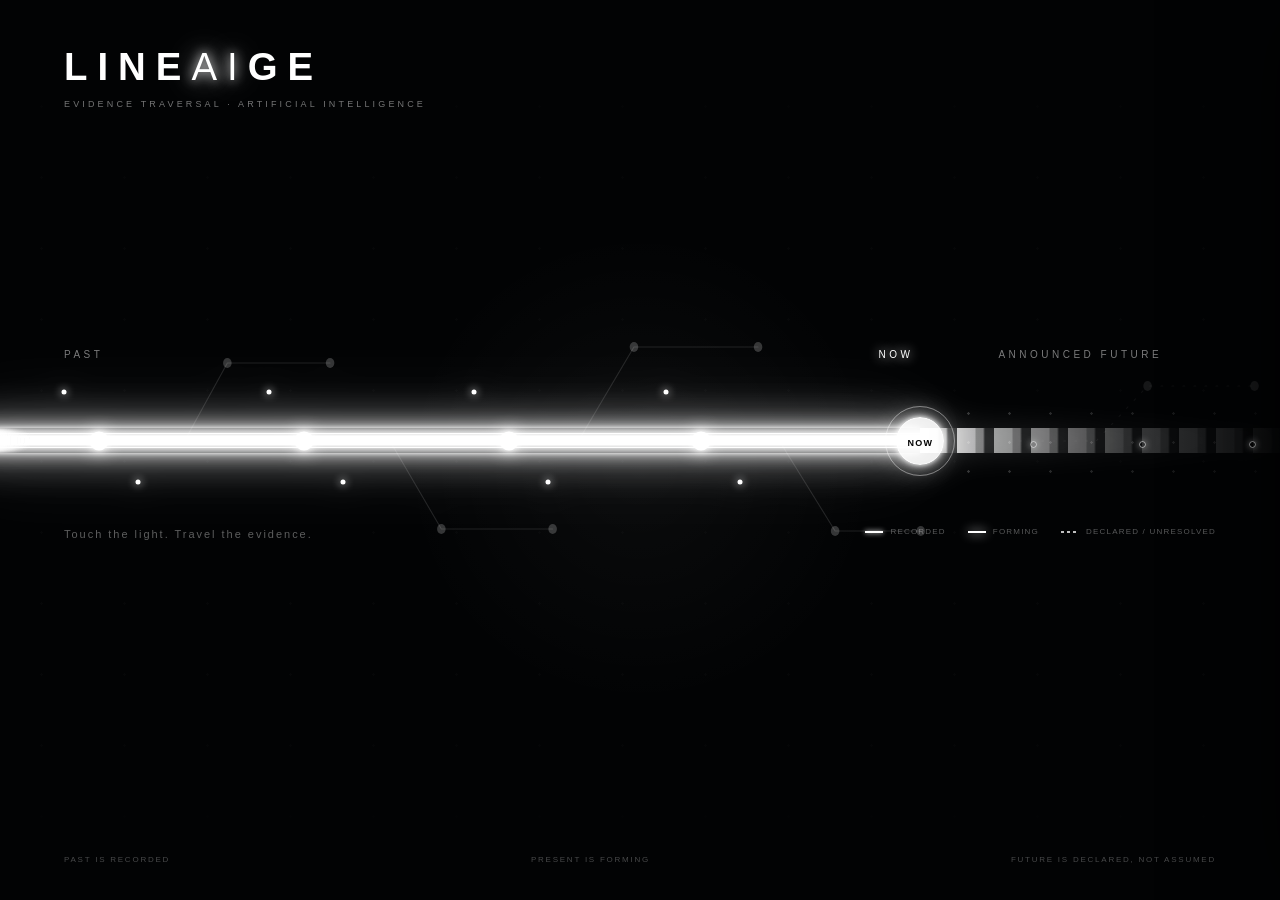
==== commit d828dfcb: "Wire verified historical records into the beam" ====
--- a/index.html
+++ b/index.html
@@ -21,20 +21,18 @@
 
       <div class="beam-wrap" id="beamWrap">
         <svg class="circuit-field" id="circuitField" viewBox="0 0 1600 420" preserveAspectRatio="none" aria-hidden="true">
-          <g class="circuit dormant" data-circuit="foundations"><path d="M180 210 L260 210 L310 132 L430 132"/><circle cx="310" cy="132" r="5"/><circle cx="430" cy="132" r="5"/></g>
-          <g class="circuit dormant" data-circuit="learning"><path d="M420 210 L500 210 L560 298 L690 298"/><circle cx="560" cy="298" r="5"/><circle cx="690" cy="298" r="5"/></g>
-          <g class="circuit dormant" data-circuit="deep"><path d="M660 210 L720 210 L785 116 L930 116"/><circle cx="785" cy="116" r="5"/><circle cx="930" cy="116" r="5"/></g>
-          <g class="circuit dormant" data-circuit="transformer"><path d="M880 210 L955 210 L1020 300 L1120 300"/><circle cx="1020" cy="300" r="5"/><circle cx="1120" cy="300" r="5"/></g>
-          <g class="circuit dormant" data-circuit="generative"><path d="M1045 210 L1110 210 L1170 138 L1255 138"/><circle cx="1170" cy="138" r="5"/><circle cx="1255" cy="138" r="5"/></g>
+          <g class="circuit dormant" data-circuit="turing-1950"><path d="M180 210 L260 210 L310 132 L430 132"/><circle cx="310" cy="132" r="5"/><circle cx="430" cy="132" r="5"/></g>
+          <g class="circuit dormant" data-circuit="dartmouth-1955"><path d="M420 210 L500 210 L560 298 L690 298"/><circle cx="560" cy="298" r="5"/><circle cx="690" cy="298" r="5"/></g>
+          <g class="circuit dormant" data-circuit="rosenblatt-1958"><path d="M660 210 L720 210 L785 116 L930 116"/><circle cx="785" cy="116" r="5"/><circle cx="930" cy="116" r="5"/></g>
+          <g class="circuit dormant" data-circuit="transformer-2017"><path d="M880 210 L955 210 L1020 300 L1120 300"/><circle cx="1020" cy="300" r="5"/><circle cx="1120" cy="300" r="5"/></g>
           <g class="circuit dormant future-circuit" data-circuit="now"><path d="M1210 210 L1325 210 L1385 155 L1510 155"/><circle cx="1385" cy="155" r="5"/><circle cx="1510" cy="155" r="5"/></g>
         </svg>
 
         <div class="beam past-beam"><span class="current current-a"></span><span class="current current-b"></span><span class="current current-c"></span></div>
-        <button class="event e1" data-event="foundations" aria-label="Enter Foundations"><i></i></button>
-        <button class="event e2" data-event="learning" aria-label="Enter Machine Learning"><i></i></button>
-        <button class="event e3" data-event="deep" aria-label="Enter Deep Learning"><i></i></button>
-        <button class="event e4" data-event="transformer" aria-label="Enter Transformer Era"><i></i></button>
-        <button class="event e5" data-event="generative" aria-label="Enter Generative AI"><i></i></button>
+        <button class="event e1" data-event="turing-1950" aria-label="Enter Turing 1950"><i></i></button>
+        <button class="event e2" data-event="dartmouth-1955" aria-label="Enter Dartmouth 1955"><i></i></button>
+        <button class="event e3" data-event="rosenblatt-1958" aria-label="Enter Perceptron 1958"><i></i></button>
+        <button class="event e4" data-event="transformer-2017" aria-label="Enter Transformer 2017"><i></i></button>
         <button class="now-core" data-event="now" aria-label="Enter the living present"><b>NOW</b></button>
         <div class="beam future-beam"></div>
         <span class="future-marker f1" aria-hidden="true"></span><span class="future-marker f2" aria-hidden="true"></span><span class="future-marker f3" aria-hidden="true"></span>
@@ -57,7 +55,8 @@
       <p id="summary">Select a point in the light to enter the record.</p>
       <div class="relations" id="relations"></div>
       <div class="evidence"><span>EVIDENCE</span><p id="evidence">Every published relationship in LINEAiGE must be supported by evidence. Chronology is not presented as causality.</p></div>
-      <div class="record-note">This first build contains curated entry points only. Historical claims and direct source links are added to the canonical record only after verification.</div>
+      <div id="sources" class="source-list" aria-label="Sources"></div>
+      <div class="record-note">Verified historical records expose their source trail. Context media is kept distinct from primary historical evidence.</div>
     </aside>
 
     <footer><span>PAST IS RECORDED</span><span>PRESENT IS FORMING</span><span>FUTURE IS DECLARED, NOT ASSUMED</span></footer>
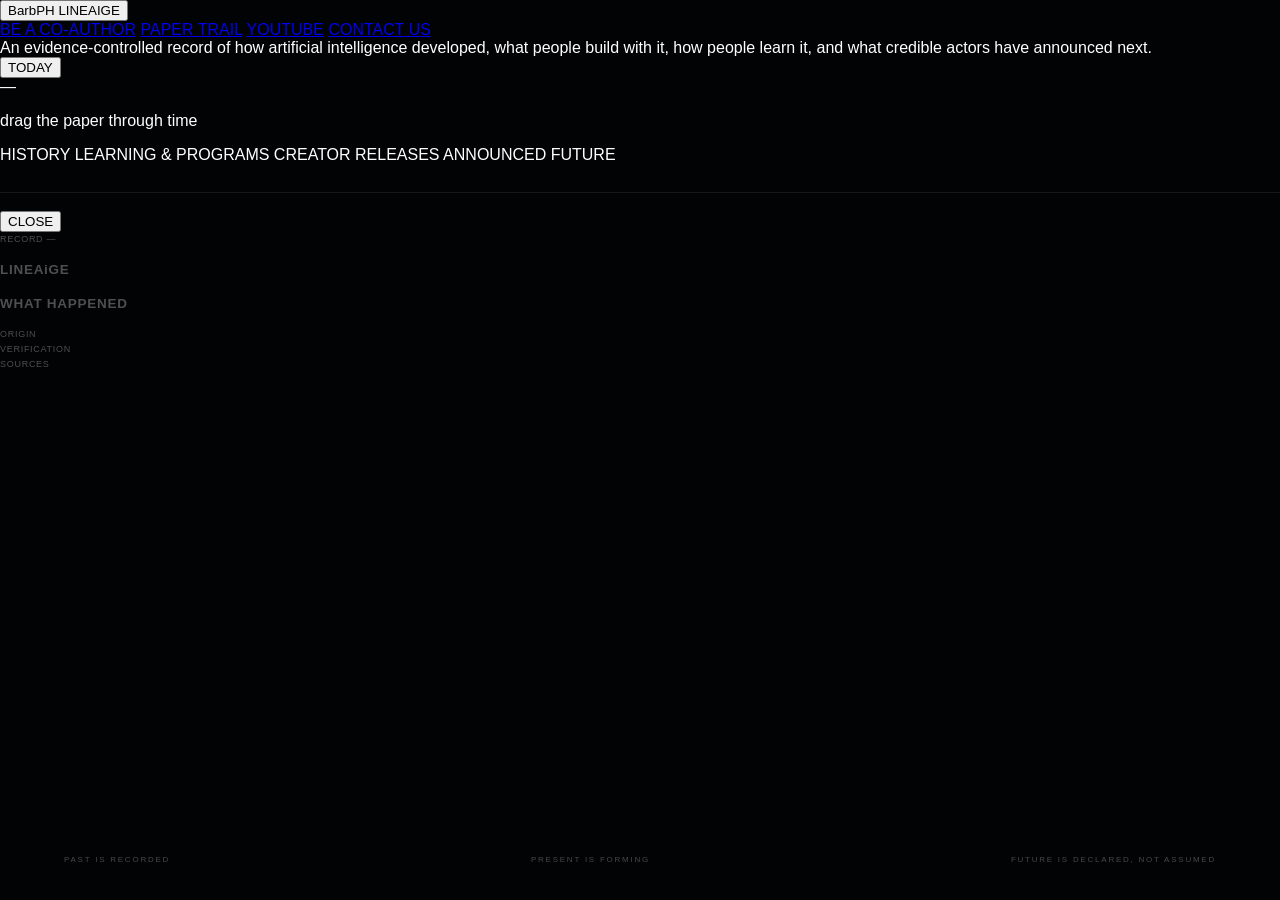
==== commit 0fb5d626: "Build official BarbPH LINEAiGE Pencil surface" ====
--- a/index.html
+++ b/index.html
@@ -2,66 +2,129 @@
 <html lang="en">
 <head>
   <meta charset="utf-8">
-  <meta name="viewport" content="width=device-width,initial-scale=1">
-  <title>LINEAiGE — The Living Lineage of Artificial Intelligence</title>
-  <meta name="description" content="A living evidence-traversal system for seeing and investigating the evolution of artificial intelligence—past, present, and announced future.">
+  <meta name="viewport" content="width=device-width,initial-scale=1,viewport-fit=cover">
+  <meta name="theme-color" content="#eee8dc">
+  <title>BarbPH LINEAiGE — The Living Lineage of Artificial Intelligence</title>
+  <meta name="description" content="BarbPH LINEAiGE is an evidence-controlled, living record for traversing the evolution of artificial intelligence, what people build with it, how people learn it, and documented announced future plans.">
+  <meta property="og:type" content="website">
+  <meta property="og:title" content="BarbPH LINEAiGE">
+  <meta property="og:description" content="Traverse the evidence-controlled evolution of artificial intelligence.">
   <link rel="stylesheet" href="lineaige.css">
 </head>
 <body>
-  <main class="stage" aria-label="LINEAiGE">
-    <header class="mast">
-      <div class="wordmark">LINE<span>AI</span>GE</div>
-      <div class="descriptor">EVIDENCE TRAVERSAL · ARTIFICIAL INTELLIGENCE</div>
+  <main class="paper-stage" aria-label="BarbPH LINEAiGE">
+    <header class="site-header">
+      <button class="brand" id="brandInfo" type="button" aria-expanded="false" aria-controls="brandExplainer">
+        <span class="brand-emboss" aria-hidden="true">BarbPH</span>
+        <span class="brand-front">LINE<span>AI</span>GE</span>
+      </button>
+
+      <nav class="top-links" aria-label="LINEAiGE links">
+        <a href="/co-author/">BE A CO-AUTHOR</a>
+        <a href="https://docs.google.com/document/d/1N5y-Jgt5U6iyIuDC9XqcsO5JgUWiMZUvPP12-adWyWE/edit" target="_blank" rel="noopener noreferrer">PAPER TRAIL</a>
+        <a href="#" id="youtubeLink" data-unconfigured="true">YOUTUBE</a>
+        <a href="#" id="contactLink" data-unconfigured="true">CONTACT US</a>
+      </nav>
+
+      <div class="brand-explainer" id="brandExplainer" role="status">
+        An evidence-controlled record of how artificial intelligence developed, what people build with it, how people learn it, and what credible actors have announced next.
+      </div>
     </header>
 
-    <section class="lineage" aria-label="Past, present and announced future">
-      <div class="era-label past-label">PAST</div>
-      <div class="era-label now-label">NOW</div>
-      <div class="era-label future-label">ANNOUNCED FUTURE</div>
-
-      <div class="beam-wrap" id="beamWrap">
-        <svg class="circuit-field" id="circuitField" viewBox="0 0 1600 420" preserveAspectRatio="none" aria-hidden="true">
-          <g class="circuit dormant" data-circuit="turing-1950"><path d="M180 210 L260 210 L310 132 L430 132"/><circle cx="310" cy="132" r="5"/><circle cx="430" cy="132" r="5"/></g>
-          <g class="circuit dormant" data-circuit="dartmouth-1955"><path d="M420 210 L500 210 L560 298 L690 298"/><circle cx="560" cy="298" r="5"/><circle cx="690" cy="298" r="5"/></g>
-          <g class="circuit dormant" data-circuit="rosenblatt-1958"><path d="M660 210 L720 210 L785 116 L930 116"/><circle cx="785" cy="116" r="5"/><circle cx="930" cy="116" r="5"/></g>
-          <g class="circuit dormant" data-circuit="transformer-2017"><path d="M880 210 L955 210 L1020 300 L1120 300"/><circle cx="1020" cy="300" r="5"/><circle cx="1120" cy="300" r="5"/></g>
-          <g class="circuit dormant future-circuit" data-circuit="now"><path d="M1210 210 L1325 210 L1385 155 L1510 155"/><circle cx="1385" cy="155" r="5"/><circle cx="1510" cy="155" r="5"/></g>
-        </svg>
-
-        <div class="beam past-beam"><span class="current current-a"></span><span class="current current-b"></span><span class="current current-c"></span></div>
-        <button class="event e1" data-event="turing-1950" aria-label="Enter Turing 1950"><i></i></button>
-        <button class="event e2" data-event="dartmouth-1955" aria-label="Enter Dartmouth 1955"><i></i></button>
-        <button class="event e3" data-event="rosenblatt-1958" aria-label="Enter Perceptron 1958"><i></i></button>
-        <button class="event e4" data-event="transformer-2017" aria-label="Enter Transformer 2017"><i></i></button>
-        <button class="now-core" data-event="now" aria-label="Enter the living present"><b>NOW</b></button>
-        <div class="beam future-beam"></div>
-        <span class="future-marker f1" aria-hidden="true"></span><span class="future-marker f2" aria-hidden="true"></span><span class="future-marker f3" aria-hidden="true"></span>
-        <div class="future-particles"></div>
+    <section class="timeline-shell" aria-label="LINEAiGE chronology">
+      <div class="timeline-viewport" id="timelineViewport" tabindex="0" aria-label="Drag left or right to travel through the LINEAiGE chronology. Use Left and Right Arrow keys for keyboard travel.">
+        <div class="timeline-world" id="lineaigeTimeline" aria-live="polite">
+          <div class="travel-shade" id="travelShade" aria-hidden="true"></div>
+          <div class="lane lane-creators" id="creatorLane" aria-label="Creator releases"></div>
+          <div class="history-line" id="historyLine" aria-hidden="true"></div>
+          <div class="lane lane-history" id="historyLane" aria-label="Historical records"></div>
+          <div class="lane lane-learning" id="learningLane" aria-label="Learning and programs"></div>
+          <div class="future-line" id="futureLine" aria-hidden="true"></div>
+          <div class="lane lane-future" id="futureLane" aria-label="Announced future"></div>
+          <button class="today-mark" id="todayMark" type="button" aria-label="Open TODAY, the living edge">
+            <span class="today-word">TODAY</span>
+            <span class="today-date" id="todayDate"></span>
+            <span class="today-time" id="todayTime"></span>
+            <span class="today-zone" id="todayZone"></span>
+          </button>
+        </div>
       </div>
 
-      <div class="time-key" aria-label="Time state legend">
-        <span><i class="solid"></i>RECORDED</span>
-        <span><i class="live"></i>FORMING</span>
-        <span><i class="projected"></i>DECLARED / UNRESOLVED</span>
+      <div class="reading-guide" id="readingGuide" aria-hidden="true">
+        <span id="readingDate">—</span>
       </div>
-      <p class="instruction">Touch the light. Travel the evidence.</p>
+
+      <p class="drag-cue" id="dragCue">drag the paper through time</p>
+
+      <div class="timeline-key" aria-label="Timeline mark key">
+        <span><i class="key-history"></i>HISTORY</span>
+        <span><i class="key-learning"></i>LEARNING &amp; PROGRAMS</span>
+        <span><i class="key-creator"></i>CREATOR RELEASES</span>
+        <span><i class="key-future"></i>ANNOUNCED FUTURE</span>
+      </div>
     </section>
 
-    <aside class="drawer" id="drawer" aria-live="polite" aria-hidden="true">
-      <button class="close" id="close" aria-label="Close">×</button>
-      <div class="drawer-status" id="status">VERIFIED RECORD</div>
-      <div class="drawer-date" id="date">—</div>
-      <h1 id="title">LINEAiGE</h1>
-      <p id="summary">Select a point in the light to enter the record.</p>
-      <div class="relations" id="relations"></div>
-      <div class="evidence"><span>EVIDENCE</span><p id="evidence">Every published relationship in LINEAiGE must be supported by evidence. Chronology is not presented as causality.</p></div>
-      <div id="sources" class="source-list" aria-label="Sources"></div>
-      <div class="record-note">Verified historical records expose their source trail. Context media is kept distinct from primary historical evidence.</div>
+    <aside class="record-note" id="drawer" aria-live="polite" aria-hidden="true">
+      <button class="close-note" id="close" type="button" aria-label="Close record">CLOSE</button>
+
+      <div class="record-meta-row">
+        <span id="recordType">RECORD</span>
+        <span id="date">—</span>
+      </div>
+
+      <h1 id="title" tabindex="-1">LINEAiGE</h1>
+
+      <section class="note-section" id="whatSection">
+        <h2>WHAT HAPPENED</h2>
+        <p id="summary"></p>
+      </section>
+
+      <section class="note-section" id="whySection" hidden>
+        <h2>WHY IT MATTERS</h2>
+        <p id="significance"></p>
+      </section>
+
+      <div class="record-facts">
+        <div><span>ORIGIN</span><strong id="origin"></strong></div>
+        <div><span>VERIFICATION</span><strong id="verification"></strong></div>
+        <div><span>SOURCES</span><strong id="sourceCount"></strong></div>
+      </div>
+
+      <div class="record-actions" id="recordActions">
+        <button type="button" id="proofButton" hidden>SHOW ME THE PROOF</button>
+        <button type="button" id="traceButton" hidden>TRACE EVOLUTION</button>
+      </div>
+
+      <section class="fold-section" id="proofSection" hidden>
+        <h2>PROOF</h2>
+        <div id="sources" class="source-list"></div>
+      </section>
+
+      <section class="fold-section" id="traceSection" hidden>
+        <h2>TRACE EVOLUTION</h2>
+        <div id="relations" class="relations"></div>
+      </section>
+
+      <section class="marginalia" id="marginaliaSection" hidden>
+        <button class="marginalia-toggle" id="marginaliaToggle" type="button" aria-expanded="false">
+          <span id="marginaliaCount">CO-AUTHOR NOTES</span>
+        </button>
+        <div id="marginaliaList" class="marginalia-list" hidden></div>
+      </section>
     </aside>
 
-    <footer><span>PAST IS RECORDED</span><span>PRESENT IS FORMING</span><span>FUTURE IS DECLARED, NOT ASSUMED</span></footer>
+    <div class="link-note" id="linkNote" role="status" hidden></div>
+
+    <footer class="site-footer">
+      <span>PAST IS RECORDED</span>
+      <span>PRESENT IS FORMING</span>
+      <span>FUTURE IS DECLARED, NOT ASSUMED</span>
+    </footer>
   </main>
+
+  <script src="lineaige-data.js"></script>
   <script src="lineaige.js"></script>
   <script src="media.js"></script>
+  <script src="courses.js"></script>
 </body>
 </html>
